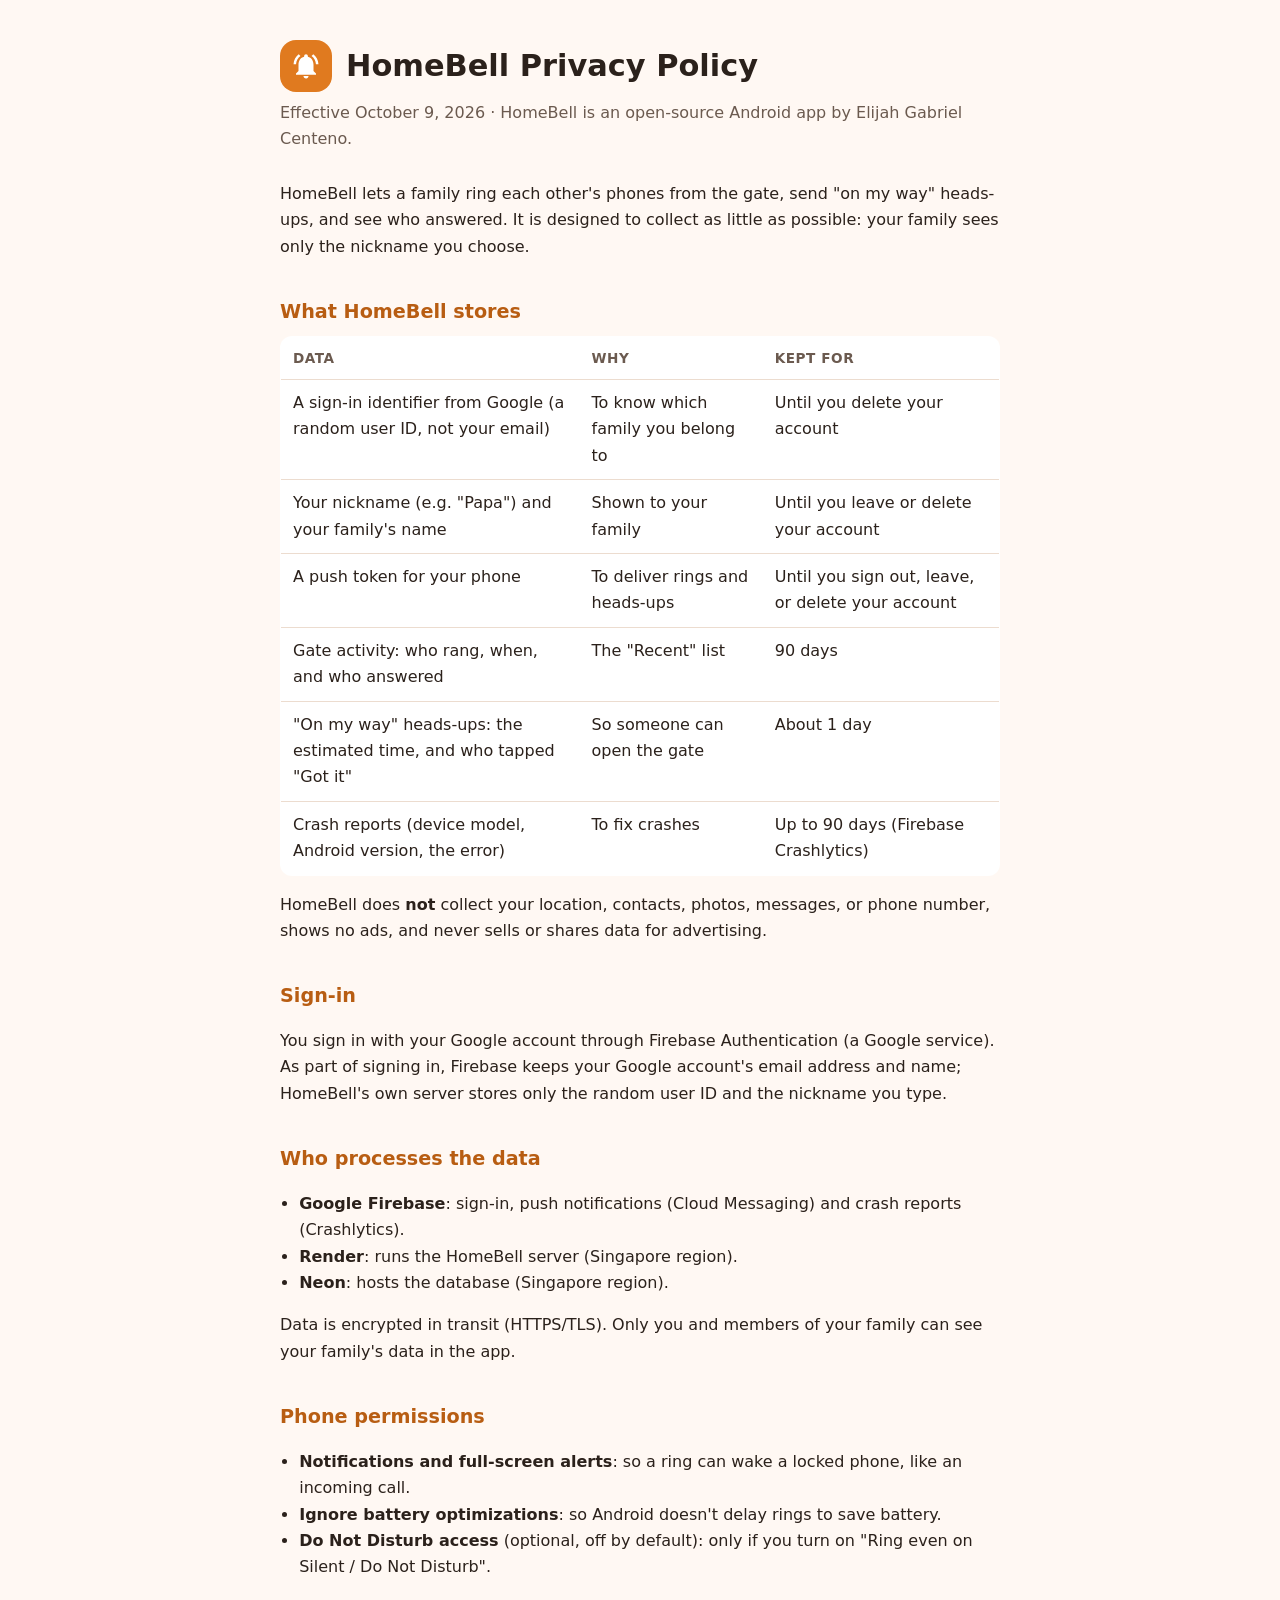
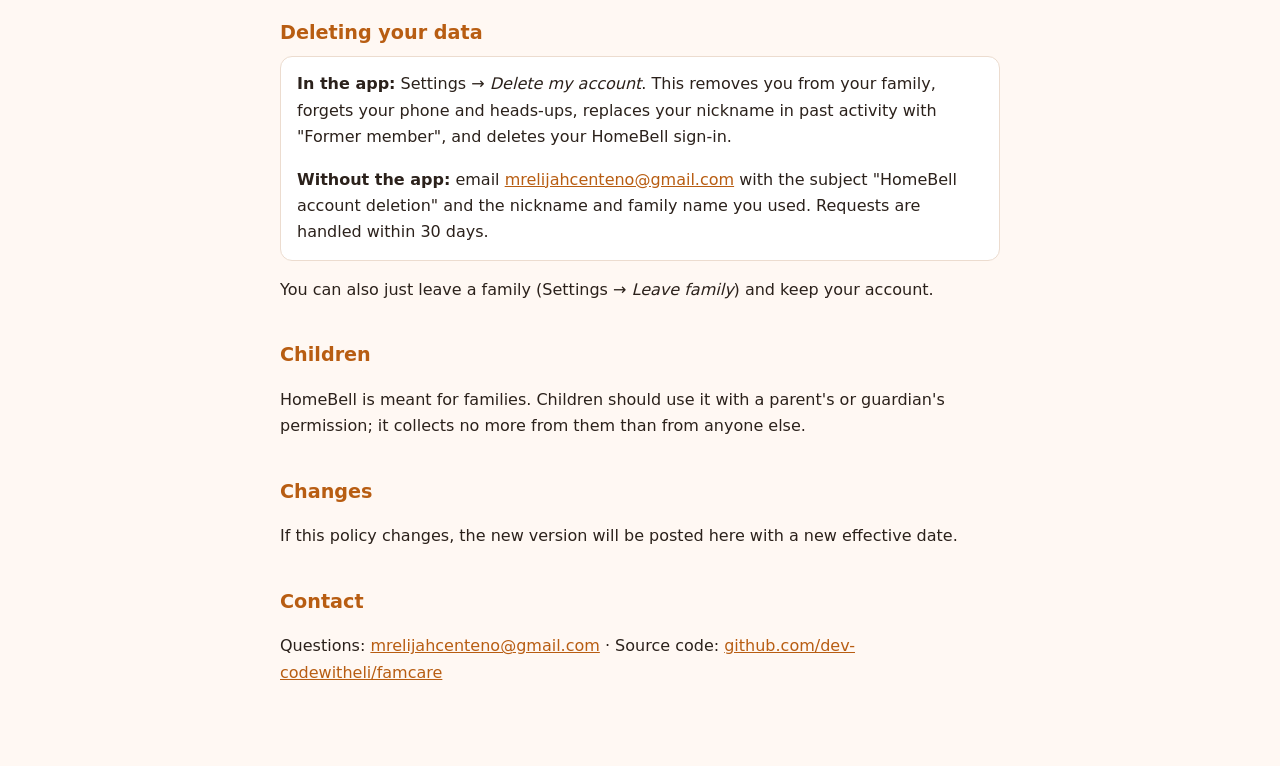
==== homebell/privacy.html @ dd6f6c96 "Add HomeBell project card and its privacy policy page - Projects: HomeBell card (repo + latest APK d" ====
<!doctype html>
<html lang="en">
<head>
  <meta charset="utf-8" />
  <meta name="viewport" content="width=device-width, initial-scale=1" />
  <title>HomeBell Privacy Policy</title>
  <meta name="description" content="What the HomeBell family gate-alert app stores, why, for how long, and how to delete it." />
  <style>
    :root {
      --bg: #fff8f3; --surface: #ffffff; --text: #2b211b; --dim: #6b5a4f;
      --accent: #b85d12; --border: #ecdccf;
    }
    @media (prefers-color-scheme: dark) {
      :root { --bg: #17120f; --surface: #211a16; --text: #efe4dc; --dim: #b7a395; --accent: #f2a35e; --border: #3a2e27; }
    }
    * { box-sizing: border-box; }
    body {
      margin: 0; background: var(--bg); color: var(--text);
      font: 16px/1.65 system-ui, -apple-system, "Segoe UI", Roboto, sans-serif;
    }
    main { max-width: 760px; margin: 0 auto; padding: 40px 20px 64px; }
    header { display: flex; align-items: center; gap: 14px; margin-bottom: 8px; }
    .logo {
      width: 52px; height: 52px; border-radius: 16px; background: #e07a1f;
      display: grid; place-items: center; flex: none;
    }
    h1 { font-size: 1.9rem; margin: 0; line-height: 1.2; }
    h2 { font-size: 1.2rem; margin: 36px 0 8px; color: var(--accent); }
    .meta { color: var(--dim); margin: 0 0 28px; }
    table { width: 100%; border-collapse: collapse; background: var(--surface); border: 1px solid var(--border); border-radius: 12px; overflow: hidden; }
    th, td { text-align: left; padding: 10px 12px; border-bottom: 1px solid var(--border); vertical-align: top; }
    th { font-size: .85rem; text-transform: uppercase; letter-spacing: .04em; color: var(--dim); }
    tr:last-child td { border-bottom: 0; }
    .table-wrap { overflow-x: auto; }
    a { color: var(--accent); }
    .box { background: var(--surface); border: 1px solid var(--border); border-radius: 12px; padding: 14px 16px; }
    ul { padding-left: 1.2rem; }
  </style>
</head>
<body>
<main>
  <header>
    <div class="logo" aria-hidden="true">
      <svg width="30" height="30" viewBox="0 0 24 24" fill="#fff"><path d="M7.58 4.08 6.15 2.65C3.75 4.48 2.17 7.3 2.03 10.5h2c.15-2.65 1.51-4.97 3.55-6.42zm12.39 6.42h2c-.15-3.2-1.73-6.02-4.12-7.85l-1.42 1.43c2.02 1.45 3.39 3.77 3.54 6.42zM18 11c0-3.07-1.64-5.64-4.5-6.32V4c0-.83-.67-1.5-1.5-1.5s-1.5.67-1.5 1.5v.68C7.63 5.36 6 7.92 6 11v5l-2 2v1h16v-1l-2-2v-5zm-6 11c.14 0 .27-.01.4-.04.65-.14 1.18-.58 1.44-1.18.1-.24.15-.5.15-.78h-4c.01 1.1.9 2 2.01 2z"/></svg>
    </div>
    <h1>HomeBell Privacy Policy</h1>
  </header>
  <p class="meta">Effective October 9, 2026 · HomeBell is an open-source Android app by Elijah Gabriel Centeno.</p>

  <p>HomeBell lets a family ring each other's phones from the gate, send "on my way" heads-ups,
    and see who answered. It is designed to collect as little as possible: your family sees only
    the nickname you choose.</p>

  <h2>What HomeBell stores</h2>
  <div class="table-wrap">
  <table>
    <tr><th>Data</th><th>Why</th><th>Kept for</th></tr>
    <tr><td>A sign-in identifier from Google (a random user ID, not your email)</td><td>To know which family you belong to</td><td>Until you delete your account</td></tr>
    <tr><td>Your nickname (e.g. "Papa") and your family's name</td><td>Shown to your family</td><td>Until you leave or delete your account</td></tr>
    <tr><td>A push token for your phone</td><td>To deliver rings and heads-ups</td><td>Until you sign out, leave, or delete your account</td></tr>
    <tr><td>Gate activity: who rang, when, and who answered</td><td>The "Recent" list</td><td>90 days</td></tr>
    <tr><td>"On my way" heads-ups: the estimated time, and who tapped "Got it"</td><td>So someone can open the gate</td><td>About 1 day</td></tr>
    <tr><td>Crash reports (device model, Android version, the error)</td><td>To fix crashes</td><td>Up to 90 days (Firebase Crashlytics)</td></tr>
  </table>
  </div>
  <p>HomeBell does <strong>not</strong> collect your location, contacts, photos, messages, or
    phone number, shows no ads, and never sells or shares data for advertising.</p>

  <h2>Sign-in</h2>
  <p>You sign in with your Google account through Firebase Authentication (a Google service). As
    part of signing in, Firebase keeps your Google account's email address and name; HomeBell's own
    server stores only the random user ID and the nickname you type.</p>

  <h2>Who processes the data</h2>
  <ul>
    <li><strong>Google Firebase</strong>: sign-in, push notifications (Cloud Messaging) and crash reports (Crashlytics).</li>
    <li><strong>Render</strong>: runs the HomeBell server (Singapore region).</li>
    <li><strong>Neon</strong>: hosts the database (Singapore region).</li>
  </ul>
  <p>Data is encrypted in transit (HTTPS/TLS). Only you and members of your family can see your
    family's data in the app.</p>

  <h2>Phone permissions</h2>
  <ul>
    <li><strong>Notifications and full-screen alerts</strong>: so a ring can wake a locked phone, like an incoming call.</li>
    <li><strong>Ignore battery optimizations</strong>: so Android doesn't delay rings to save battery.</li>
    <li><strong>Do Not Disturb access</strong> (optional, off by default): only if you turn on "Ring even on Silent / Do Not Disturb".</li>
  </ul>

  <h2>Deleting your data</h2>
  <div class="box">
    <p style="margin-top:0"><strong>In the app:</strong> Settings → <em>Delete my account</em>. This
      removes you from your family, forgets your phone and heads-ups, replaces your nickname in past
      activity with "Former member", and deletes your HomeBell sign-in.</p>
    <p style="margin-bottom:0"><strong>Without the app:</strong> email
      <a href="mailto:mrelijahcenteno@gmail.com?subject=HomeBell%20account%20deletion">mrelijahcenteno@gmail.com</a>
      with the subject "HomeBell account deletion" and the nickname and family name you used. Requests
      are handled within 30 days.</p>
  </div>
  <p>You can also just leave a family (Settings → <em>Leave family</em>) and keep your account.</p>

  <h2>Children</h2>
  <p>HomeBell is meant for families. Children should use it with a parent's or guardian's permission;
    it collects no more from them than from anyone else.</p>

  <h2>Changes</h2>
  <p>If this policy changes, the new version will be posted here with a new effective date.</p>

  <h2>Contact</h2>
  <p>Questions: <a href="mailto:mrelijahcenteno@gmail.com">mrelijahcenteno@gmail.com</a> ·
    Source code: <a href="https://github.com/dev-codewitheli/famcare">github.com/dev-codewitheli/famcare</a></p>
</main>
</body>
</html>
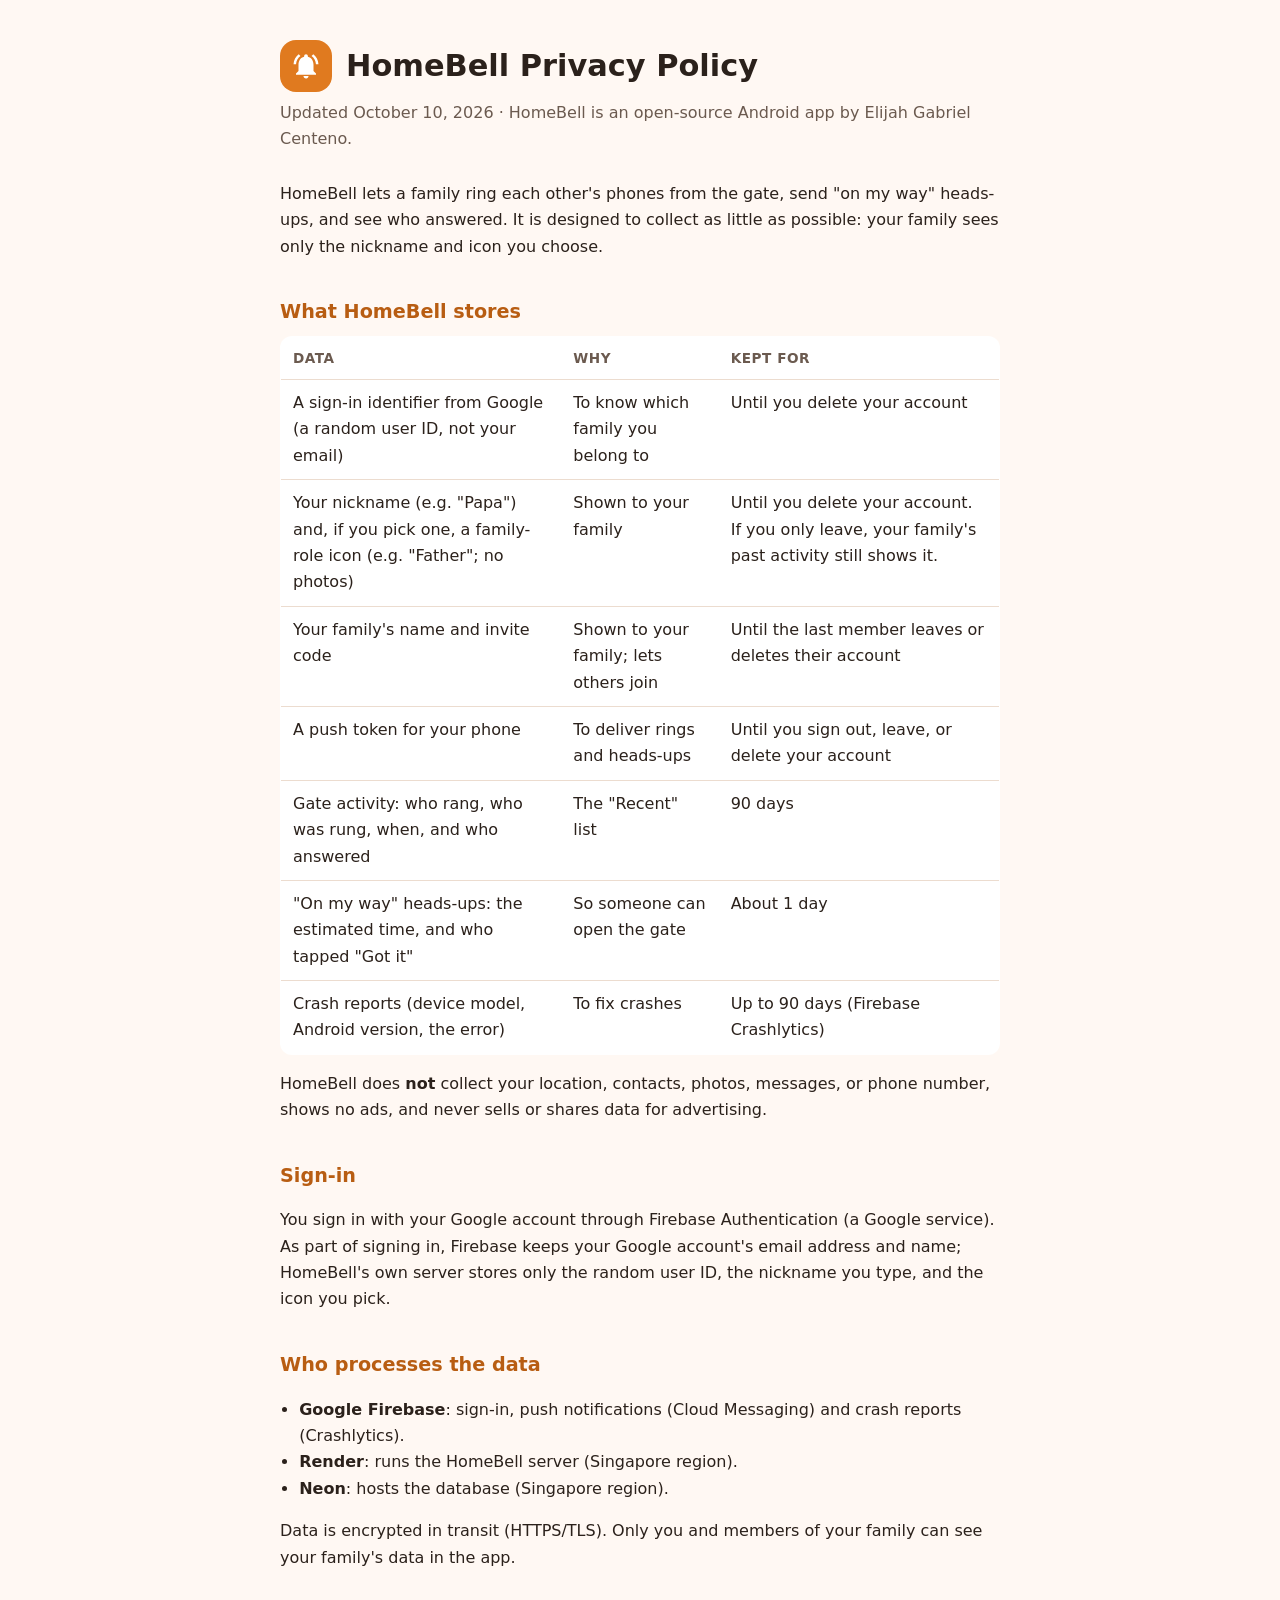
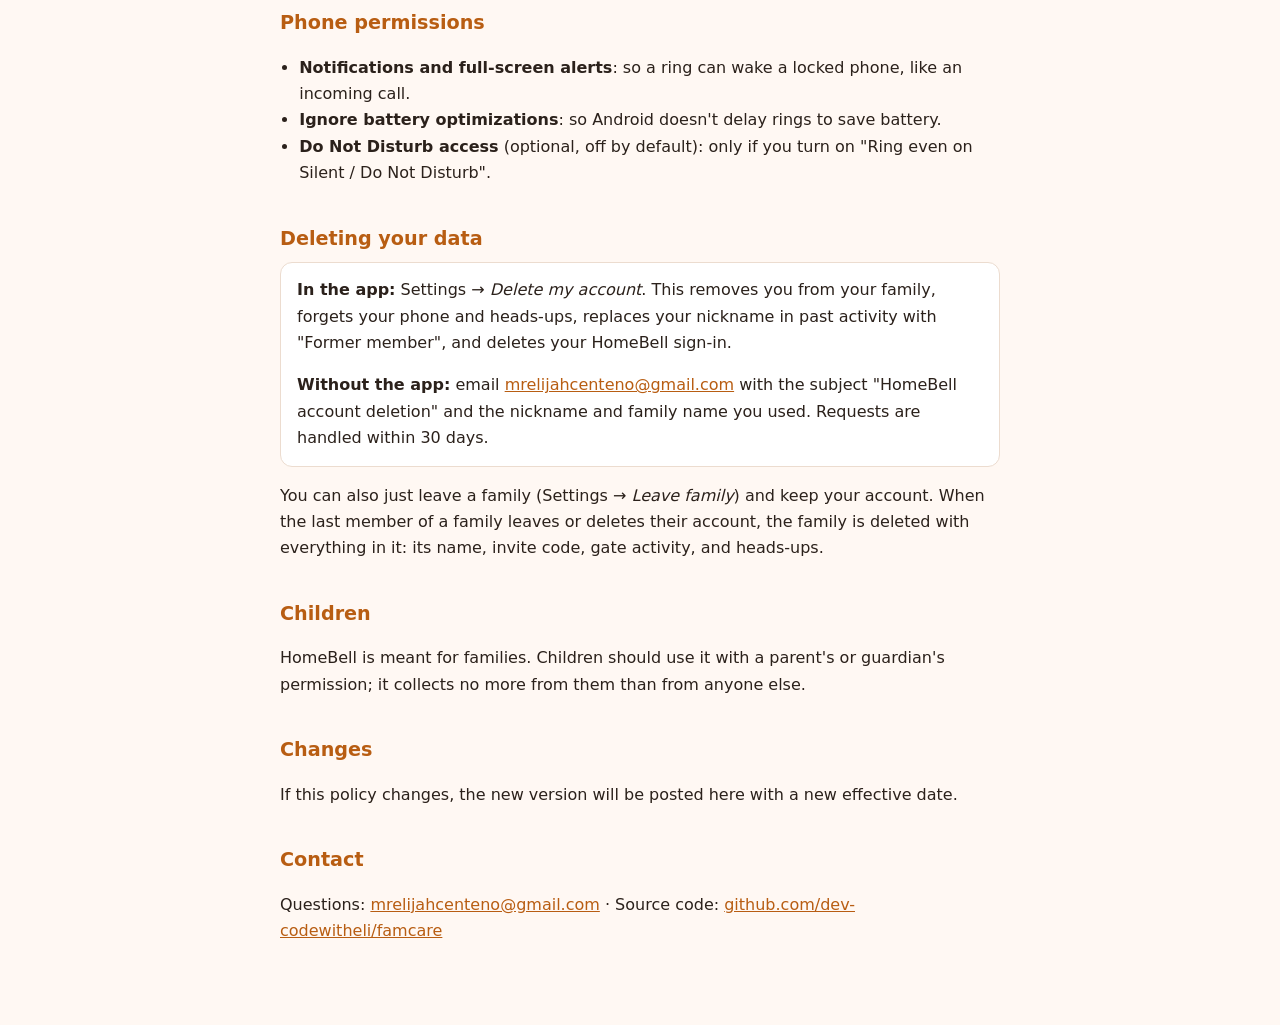
==== commit 06b18811: "HomeBell privacy policy: family-role icons, who was rung, family deletion Co-Authored-By: Claude Opu" ====
--- a/homebell/privacy.html
+++ b/homebell/privacy.html
@@ -45,20 +45,21 @@
     </div>
     <h1>HomeBell Privacy Policy</h1>
   </header>
-  <p class="meta">Effective October 9, 2026 · HomeBell is an open-source Android app by Elijah Gabriel Centeno.</p>
+  <p class="meta">Updated October 10, 2026 · HomeBell is an open-source Android app by Elijah Gabriel Centeno.</p>
 
   <p>HomeBell lets a family ring each other's phones from the gate, send "on my way" heads-ups,
     and see who answered. It is designed to collect as little as possible: your family sees only
-    the nickname you choose.</p>
+    the nickname and icon you choose.</p>
 
   <h2>What HomeBell stores</h2>
   <div class="table-wrap">
   <table>
     <tr><th>Data</th><th>Why</th><th>Kept for</th></tr>
     <tr><td>A sign-in identifier from Google (a random user ID, not your email)</td><td>To know which family you belong to</td><td>Until you delete your account</td></tr>
-    <tr><td>Your nickname (e.g. "Papa") and your family's name</td><td>Shown to your family</td><td>Until you leave or delete your account</td></tr>
+    <tr><td>Your nickname (e.g. "Papa") and, if you pick one, a family-role icon (e.g. "Father"; no photos)</td><td>Shown to your family</td><td>Until you delete your account. If you only leave, your family's past activity still shows it.</td></tr>
+    <tr><td>Your family's name and invite code</td><td>Shown to your family; lets others join</td><td>Until the last member leaves or deletes their account</td></tr>
     <tr><td>A push token for your phone</td><td>To deliver rings and heads-ups</td><td>Until you sign out, leave, or delete your account</td></tr>
-    <tr><td>Gate activity: who rang, when, and who answered</td><td>The "Recent" list</td><td>90 days</td></tr>
+    <tr><td>Gate activity: who rang, who was rung, when, and who answered</td><td>The "Recent" list</td><td>90 days</td></tr>
     <tr><td>"On my way" heads-ups: the estimated time, and who tapped "Got it"</td><td>So someone can open the gate</td><td>About 1 day</td></tr>
     <tr><td>Crash reports (device model, Android version, the error)</td><td>To fix crashes</td><td>Up to 90 days (Firebase Crashlytics)</td></tr>
   </table>
@@ -69,7 +70,7 @@
   <h2>Sign-in</h2>
   <p>You sign in with your Google account through Firebase Authentication (a Google service). As
     part of signing in, Firebase keeps your Google account's email address and name; HomeBell's own
-    server stores only the random user ID and the nickname you type.</p>
+    server stores only the random user ID, the nickname you type, and the icon you pick.</p>
 
   <h2>Who processes the data</h2>
   <ul>
@@ -97,7 +98,9 @@
       with the subject "HomeBell account deletion" and the nickname and family name you used. Requests
       are handled within 30 days.</p>
   </div>
-  <p>You can also just leave a family (Settings → <em>Leave family</em>) and keep your account.</p>
+  <p>You can also just leave a family (Settings → <em>Leave family</em>) and keep your account.
+    When the last member of a family leaves or deletes their account, the family is deleted with
+    everything in it: its name, invite code, gate activity, and heads-ups.</p>
 
   <h2>Children</h2>
   <p>HomeBell is meant for families. Children should use it with a parent's or guardian's permission;
